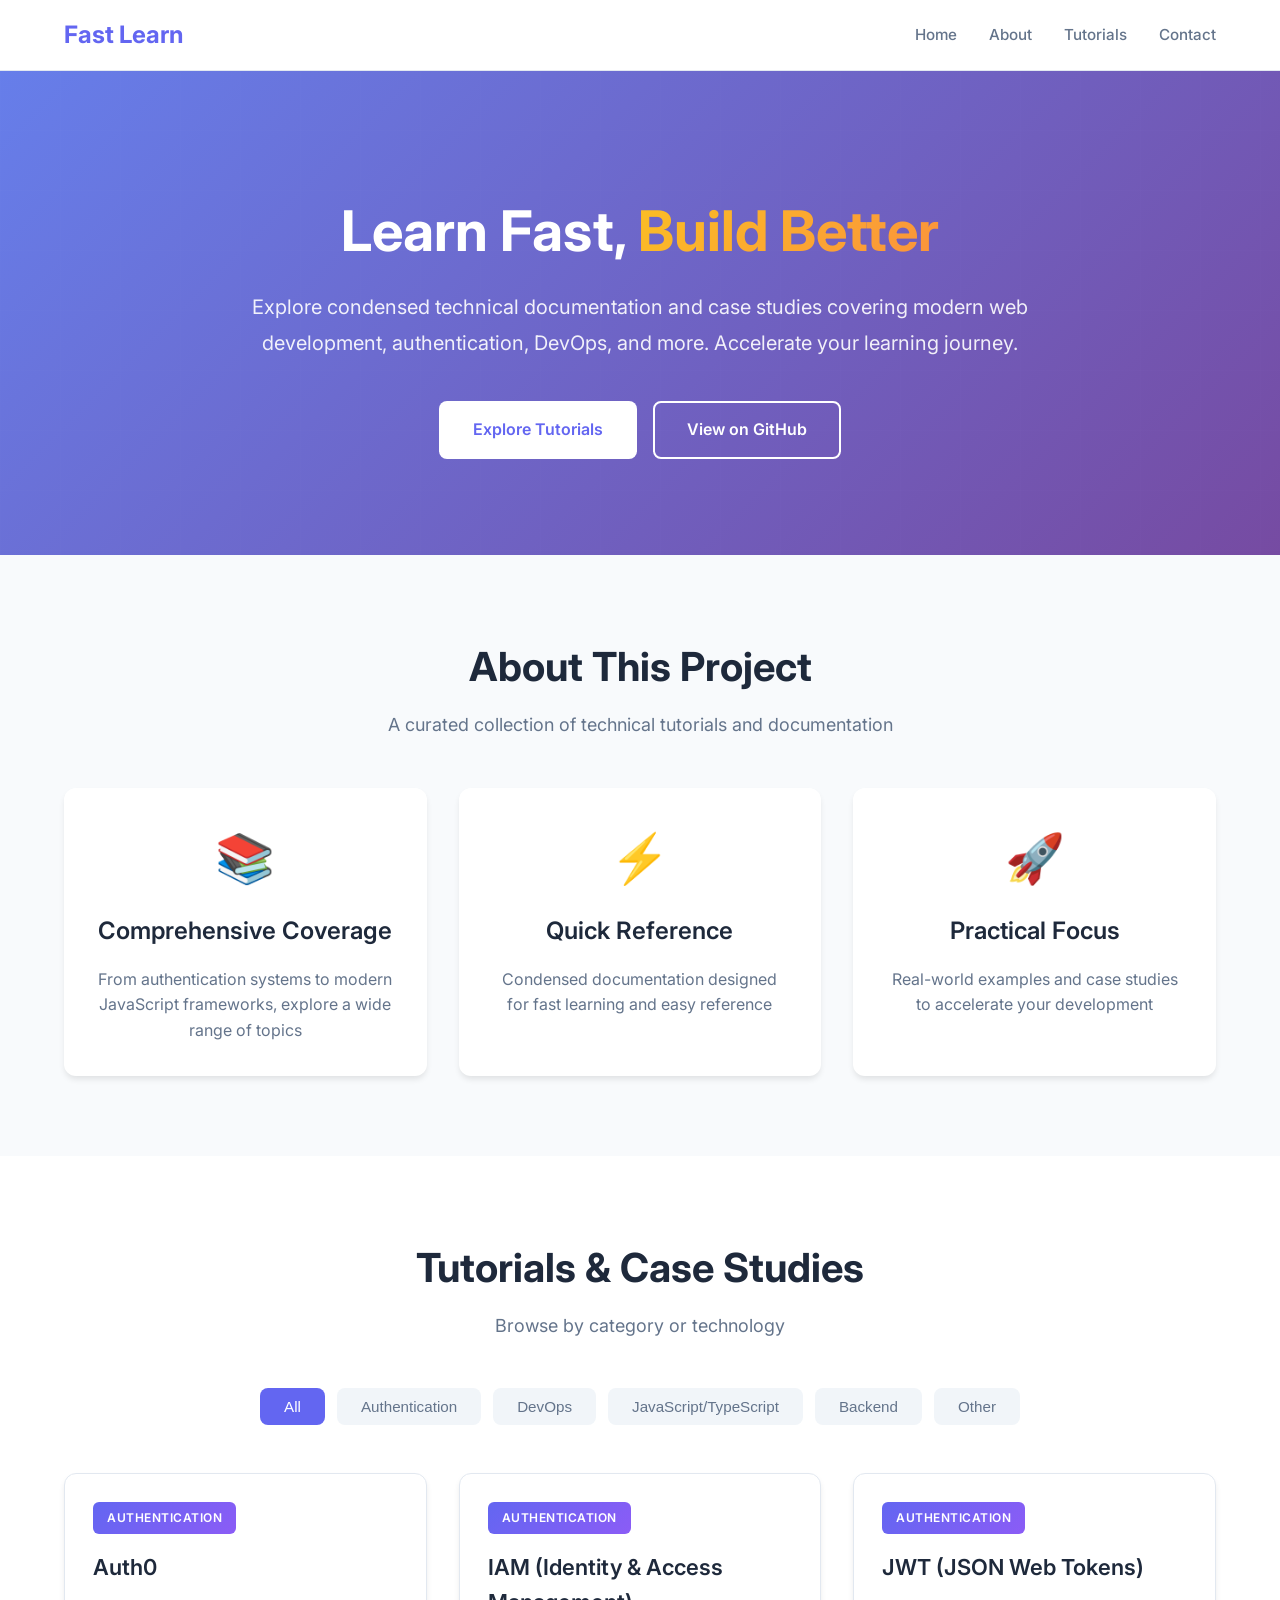
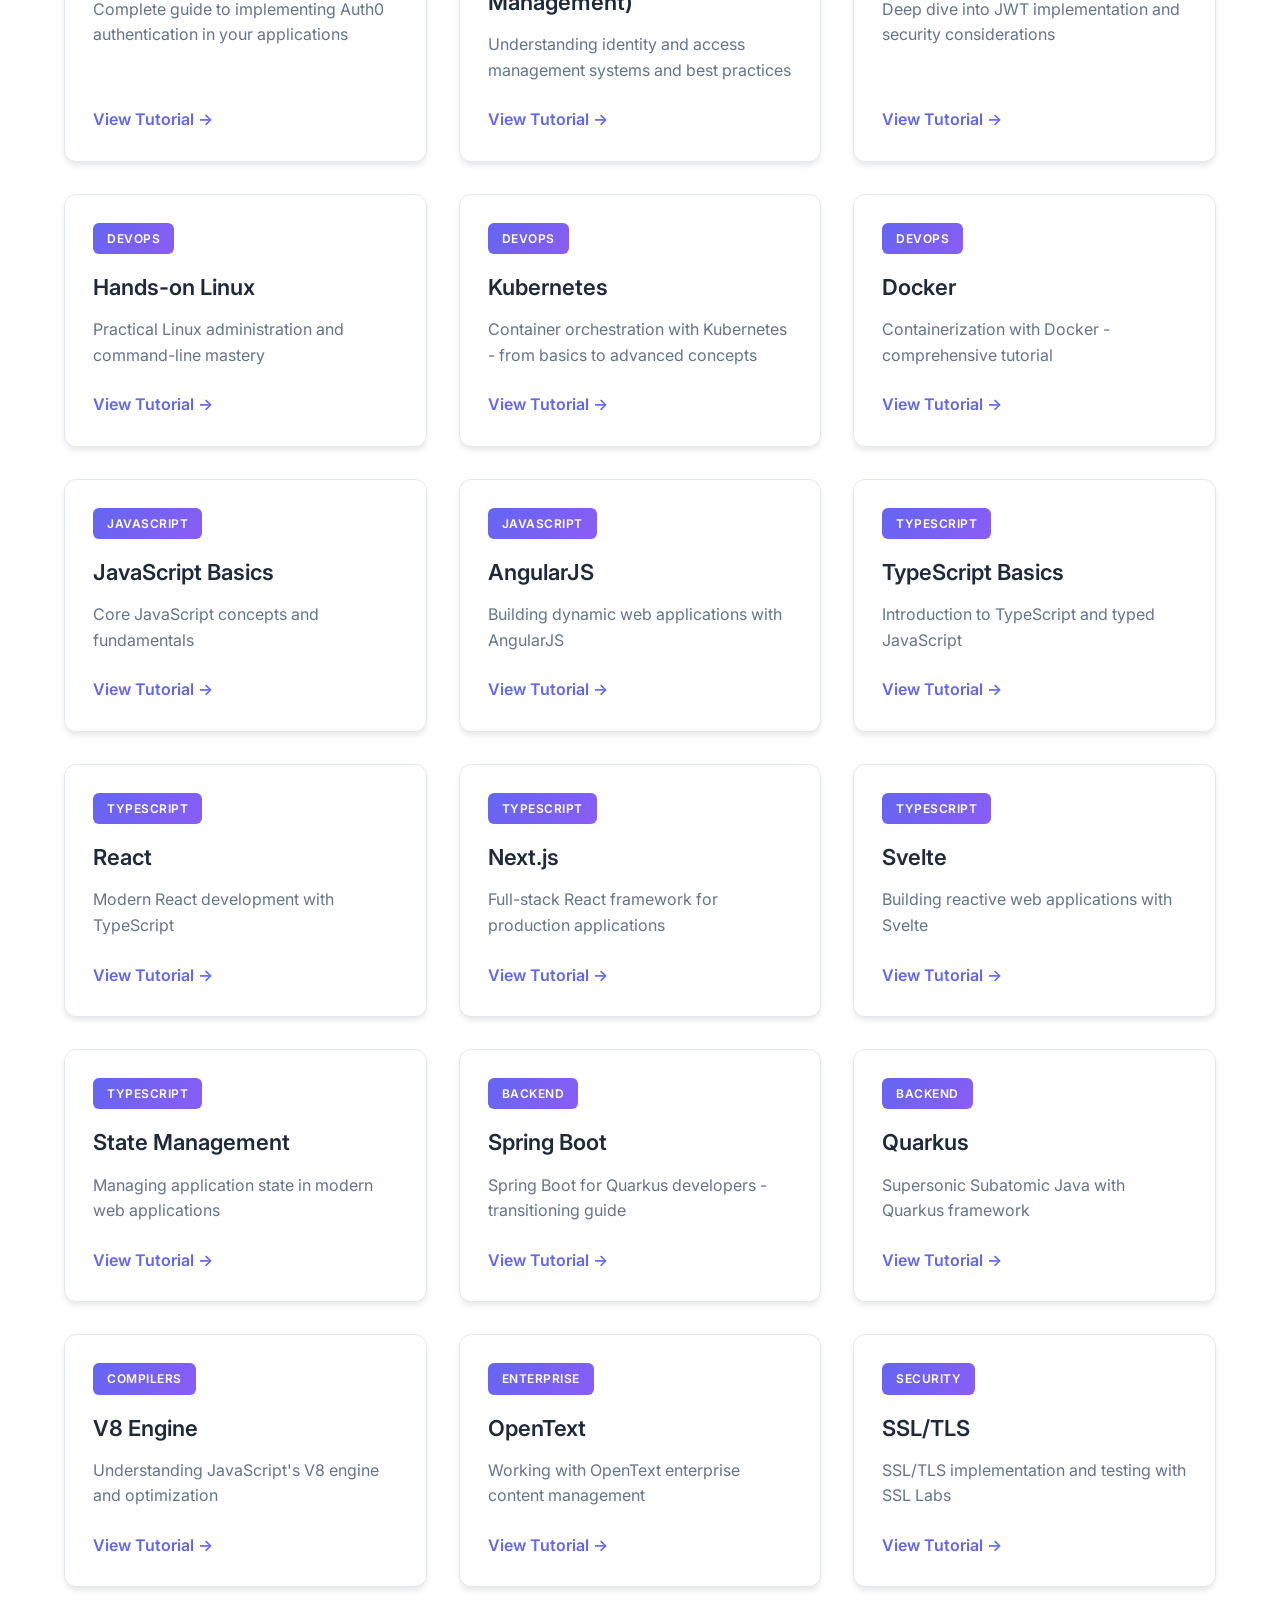
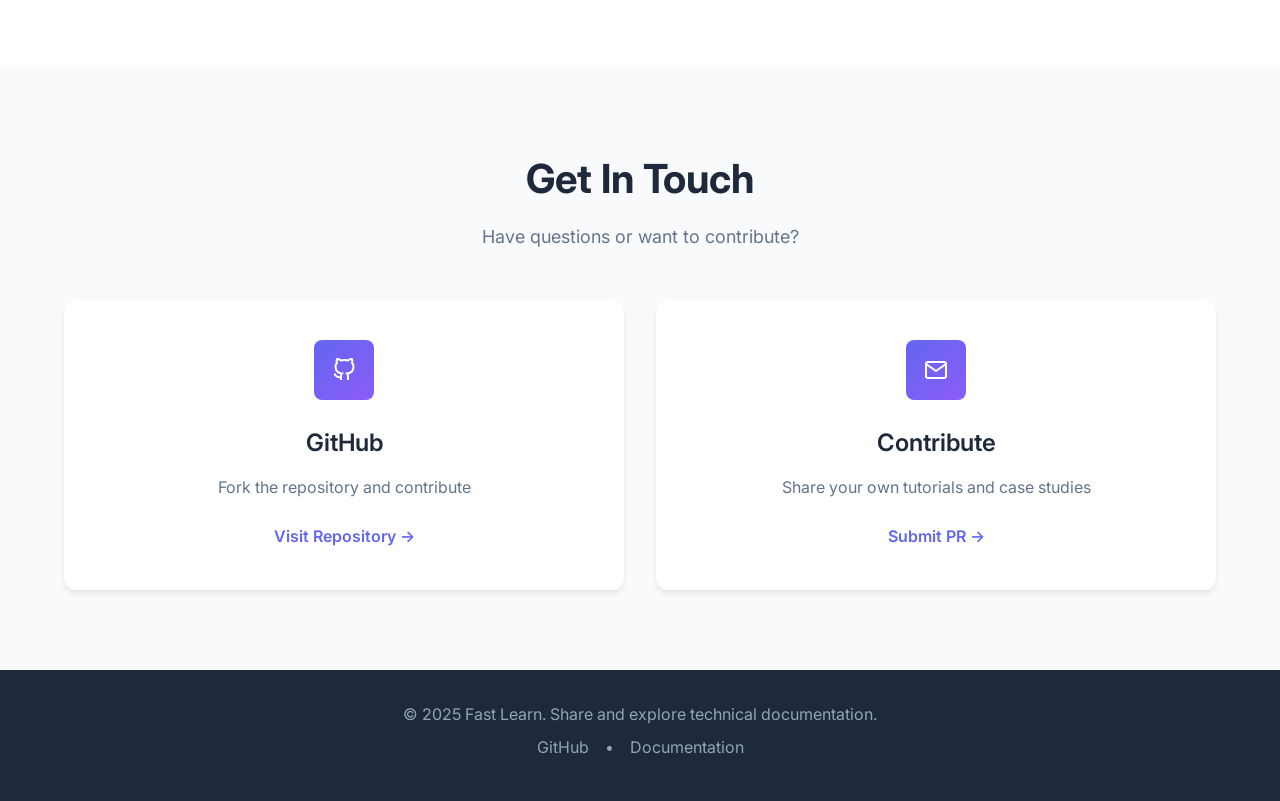
==== docs/index.html @ 3d32df23 "chore: rename website to docs for GitHub Pages deployment - Renamed /website to /docs for GitHub Pag" ====
<!DOCTYPE html>
<html lang="en">
<head>
    <meta charset="UTF-8">
    <meta name="viewport" content="width=device-width, initial-scale=1.0">
    <meta name="description" content="Portfolio of technical tutorials and case studies covering authentication, DevOps, JavaScript frameworks, and more">
    <title>Fast Learn - Technical Tutorials & Case Studies</title>
    <link rel="stylesheet" href="css/styles.css">
    <link rel="preconnect" href="https://fonts.googleapis.com">
    <link rel="preconnect" href="https://fonts.gstatic.com" crossorigin>
    <link href="https://fonts.googleapis.com/css2?family=Inter:wght@300;400;500;600;700&display=swap" rel="stylesheet">
</head>
<body>
    <!-- Navigation -->
    <nav class="navbar">
        <div class="container">
            <div class="nav-wrapper">
                <a href="#home" class="logo">Fast Learn</a>
                <ul class="nav-menu" id="navMenu">
                    <li><a href="#home" class="nav-link">Home</a></li>
                    <li><a href="#about" class="nav-link">About</a></li>
                    <li><a href="#tutorials" class="nav-link">Tutorials</a></li>
                    <li><a href="#contact" class="nav-link">Contact</a></li>
                </ul>
                <button class="hamburger" id="hamburger">
                    <span></span>
                    <span></span>
                    <span></span>
                </button>
            </div>
        </div>
    </nav>

    <!-- Hero Section -->
    <section id="home" class="hero">
        <div class="container">
            <div class="hero-content">
                <h1 class="hero-title">
                    Learn Fast, <span class="gradient-text">Build Better</span>
                </h1>
                <p class="hero-description">
                    Explore condensed technical documentation and case studies covering modern web development,
                    authentication, DevOps, and more. Accelerate your learning journey.
                </p>
                <div class="hero-buttons">
                    <a href="#tutorials" class="btn btn-primary">Explore Tutorials</a>
                    <a href="https://github.com/Matthiasbrat/learn-fast" target="_blank" class="btn btn-secondary">
                        View on GitHub
                    </a>
                </div>
            </div>
        </div>
    </section>

    <!-- About Section -->
    <section id="about" class="about">
        <div class="container">
            <div class="section-header">
                <h2 class="section-title">About This Project</h2>
                <p class="section-subtitle">
                    A curated collection of technical tutorials and documentation
                </p>
            </div>
            <div class="about-content">
                <div class="about-card">
                    <div class="card-icon">📚</div>
                    <h3>Comprehensive Coverage</h3>
                    <p>From authentication systems to modern JavaScript frameworks, explore a wide range of topics</p>
                </div>
                <div class="about-card">
                    <div class="card-icon">⚡</div>
                    <h3>Quick Reference</h3>
                    <p>Condensed documentation designed for fast learning and easy reference</p>
                </div>
                <div class="about-card">
                    <div class="card-icon">🚀</div>
                    <h3>Practical Focus</h3>
                    <p>Real-world examples and case studies to accelerate your development</p>
                </div>
            </div>
        </div>
    </section>

    <!-- Tutorials Section -->
    <section id="tutorials" class="tutorials">
        <div class="container">
            <div class="section-header">
                <h2 class="section-title">Tutorials & Case Studies</h2>
                <p class="section-subtitle">Browse by category or technology</p>
            </div>

            <!-- Category Filter -->
            <div class="filter-buttons">
                <button class="filter-btn active" data-category="all">All</button>
                <button class="filter-btn" data-category="authentication">Authentication</button>
                <button class="filter-btn" data-category="devops">DevOps</button>
                <button class="filter-btn" data-category="javascript">JavaScript/TypeScript</button>
                <button class="filter-btn" data-category="backend">Backend</button>
                <button class="filter-btn" data-category="other">Other</button>
            </div>

            <!-- Tutorials Grid -->
            <div class="tutorials-grid" id="tutorialsGrid">
                <!-- Authentication -->
                <div class="tutorial-card" data-category="authentication">
                    <div class="card-tag">Authentication</div>
                    <h3 class="card-title">Auth0</h3>
                    <p class="card-description">Complete guide to implementing Auth0 authentication in your applications</p>
                    <a href="viewer.html?id=auth0" class="card-link">
                        View Tutorial →
                    </a>
                </div>

                <div class="tutorial-card" data-category="authentication">
                    <div class="card-tag">Authentication</div>
                    <h3 class="card-title">IAM (Identity & Access Management)</h3>
                    <p class="card-description">Understanding identity and access management systems and best practices</p>
                    <a href="viewer.html?id=iam" class="card-link">
                        View Tutorial →
                    </a>
                </div>

                <div class="tutorial-card" data-category="authentication">
                    <div class="card-tag">Authentication</div>
                    <h3 class="card-title">JWT (JSON Web Tokens)</h3>
                    <p class="card-description">Deep dive into JWT implementation and security considerations</p>
                    <a href="viewer.html?id=jwt" class="card-link">
                        View Tutorial →
                    </a>
                </div>

                <!-- DevOps -->
                <div class="tutorial-card" data-category="devops">
                    <div class="card-tag">DevOps</div>
                    <h3 class="card-title">Hands-on Linux</h3>
                    <p class="card-description">Practical Linux administration and command-line mastery</p>
                    <a href="viewer.html?id=linux" class="card-link">
                        View Tutorial →
                    </a>
                </div>

                <div class="tutorial-card" data-category="devops">
                    <div class="card-tag">DevOps</div>
                    <h3 class="card-title">Kubernetes</h3>
                    <p class="card-description">Container orchestration with Kubernetes - from basics to advanced concepts</p>
                    <a href="https://github.com/Matthiasbrat/learn-kubernetes" target="_blank" class="card-link">
                        View Tutorial →
                    </a>
                </div>

                <div class="tutorial-card" data-category="devops">
                    <div class="card-tag">DevOps</div>
                    <h3 class="card-title">Docker</h3>
                    <p class="card-description">Containerization with Docker - comprehensive tutorial</p>
                    <a href="https://splendid-spruce-087.notion.site/Docker-tutorial-34c3b139ae384b87826af772518dc563?pvs=4" target="_blank" class="card-link">
                        View Tutorial →
                    </a>
                </div>

                <!-- JavaScript/TypeScript -->
                <div class="tutorial-card" data-category="javascript">
                    <div class="card-tag">JavaScript</div>
                    <h3 class="card-title">JavaScript Basics</h3>
                    <p class="card-description">Core JavaScript concepts and fundamentals</p>
                    <a href="viewer.html?id=javascript" class="card-link">
                        View Tutorial →
                    </a>
                </div>

                <div class="tutorial-card" data-category="javascript">
                    <div class="card-tag">JavaScript</div>
                    <h3 class="card-title">AngularJS</h3>
                    <p class="card-description">Building dynamic web applications with AngularJS</p>
                    <a href="viewer.html?id=angularjs" class="card-link">
                        View Tutorial →
                    </a>
                </div>

                <div class="tutorial-card" data-category="javascript">
                    <div class="card-tag">TypeScript</div>
                    <h3 class="card-title">TypeScript Basics</h3>
                    <p class="card-description">Introduction to TypeScript and typed JavaScript</p>
                    <a href="viewer.html?id=typescript" class="card-link">
                        View Tutorial →
                    </a>
                </div>

                <div class="tutorial-card" data-category="javascript">
                    <div class="card-tag">TypeScript</div>
                    <h3 class="card-title">React</h3>
                    <p class="card-description">Modern React development with TypeScript</p>
                    <a href="viewer.html?id=react" class="card-link">
                        View Tutorial →
                    </a>
                </div>

                <div class="tutorial-card" data-category="javascript">
                    <div class="card-tag">TypeScript</div>
                    <h3 class="card-title">Next.js</h3>
                    <p class="card-description">Full-stack React framework for production applications</p>
                    <a href="viewer.html?id=nextjs" class="card-link">
                        View Tutorial →
                    </a>
                </div>

                <div class="tutorial-card" data-category="javascript">
                    <div class="card-tag">TypeScript</div>
                    <h3 class="card-title">Svelte</h3>
                    <p class="card-description">Building reactive web applications with Svelte</p>
                    <a href="viewer.html?id=svelte" class="card-link">
                        View Tutorial →
                    </a>
                </div>

                <div class="tutorial-card" data-category="javascript">
                    <div class="card-tag">TypeScript</div>
                    <h3 class="card-title">State Management</h3>
                    <p class="card-description">Managing application state in modern web applications</p>
                    <a href="viewer.html?id=states" class="card-link">
                        View Tutorial →
                    </a>
                </div>

                <!-- Backend -->
                <div class="tutorial-card" data-category="backend">
                    <div class="card-tag">Backend</div>
                    <h3 class="card-title">Spring Boot</h3>
                    <p class="card-description">Spring Boot for Quarkus developers - transitioning guide</p>
                    <a href="viewer.html?id=springboot" class="card-link">
                        View Tutorial →
                    </a>
                </div>

                <div class="tutorial-card" data-category="backend">
                    <div class="card-tag">Backend</div>
                    <h3 class="card-title">Quarkus</h3>
                    <p class="card-description">Supersonic Subatomic Java with Quarkus framework</p>
                    <a href="viewer.html?id=quarkus" class="card-link">
                        View Tutorial →
                    </a>
                </div>

                <!-- Other -->
                <div class="tutorial-card" data-category="other">
                    <div class="card-tag">Compilers</div>
                    <h3 class="card-title">V8 Engine</h3>
                    <p class="card-description">Understanding JavaScript's V8 engine and optimization</p>
                    <a href="viewer.html?id=v8" class="card-link">
                        View Tutorial →
                    </a>
                </div>

                <div class="tutorial-card" data-category="other">
                    <div class="card-tag">Enterprise</div>
                    <h3 class="card-title">OpenText</h3>
                    <p class="card-description">Working with OpenText enterprise content management</p>
                    <a href="viewer.html?id=opentext" class="card-link">
                        View Tutorial →
                    </a>
                </div>

                <div class="tutorial-card" data-category="other">
                    <div class="card-tag">Security</div>
                    <h3 class="card-title">SSL/TLS</h3>
                    <p class="card-description">SSL/TLS implementation and testing with SSL Labs</p>
                    <a href="viewer.html?id=ssl" class="card-link">
                        View Tutorial →
                    </a>
                </div>
            </div>
        </div>
    </section>

    <!-- Contact Section -->
    <section id="contact" class="contact">
        <div class="container">
            <div class="section-header">
                <h2 class="section-title">Get In Touch</h2>
                <p class="section-subtitle">Have questions or want to contribute?</p>
            </div>
            <div class="contact-content">
                <div class="contact-card">
                    <div class="contact-icon">
                        <svg width="24" height="24" viewBox="0 0 24 24" fill="none" stroke="currentColor" stroke-width="2">
                            <path d="M9 19c-5 1.5-5-2.5-7-3m14 6v-3.87a3.37 3.37 0 0 0-.94-2.61c3.14-.35 6.44-1.54 6.44-7A5.44 5.44 0 0 0 20 4.77 5.07 5.07 0 0 0 19.91 1S18.73.65 16 2.48a13.38 13.38 0 0 0-7 0C6.27.65 5.09 1 5.09 1A5.07 5.07 0 0 0 5 4.77a5.44 5.44 0 0 0-1.5 3.78c0 5.42 3.3 6.61 6.44 7A3.37 3.37 0 0 0 9 18.13V22"></path>
                        </svg>
                    </div>
                    <h3>GitHub</h3>
                    <p>Fork the repository and contribute</p>
                    <a href="https://github.com/Matthiasbrat/learn-fast" target="_blank" class="contact-link">
                        Visit Repository →
                    </a>
                </div>
                <div class="contact-card">
                    <div class="contact-icon">
                        <svg width="24" height="24" viewBox="0 0 24 24" fill="none" stroke="currentColor" stroke-width="2">
                            <path d="M4 4h16c1.1 0 2 .9 2 2v12c0 1.1-.9 2-2 2H4c-1.1 0-2-.9-2-2V6c0-1.1.9-2 2-2z"></path>
                            <polyline points="22,6 12,13 2,6"></polyline>
                        </svg>
                    </div>
                    <h3>Contribute</h3>
                    <p>Share your own tutorials and case studies</p>
                    <a href="https://github.com/Matthiasbrat/learn-fast/pulls" target="_blank" class="contact-link">
                        Submit PR →
                    </a>
                </div>
            </div>
        </div>
    </section>

    <!-- Footer -->
    <footer class="footer">
        <div class="container">
            <p>&copy; 2025 Fast Learn. Share and explore technical documentation.</p>
            <p class="footer-links">
                <a href="https://github.com/Matthiasbrat/learn-fast" target="_blank">GitHub</a>
                <span>•</span>
                <a href="https://github.com/Matthiasbrat/learn-fast/blob/main/README.md" target="_blank">Documentation</a>
            </p>
        </div>
    </footer>

    <script src="js/main.js"></script>
</body>
</html>
---- docs/css/styles.css ----
/* Reset and Base Styles */
* {
    margin: 0;
    padding: 0;
    box-sizing: border-box;
}

:root {
    --primary-color: #6366f1;
    --primary-dark: #4f46e5;
    --secondary-color: #8b5cf6;
    --accent-color: #ec4899;
    --text-primary: #1e293b;
    --text-secondary: #64748b;
    --text-light: #94a3b8;
    --bg-primary: #ffffff;
    --bg-secondary: #f8fafc;
    --bg-tertiary: #f1f5f9;
    --border-color: #e2e8f0;
    --shadow-sm: 0 1px 2px 0 rgba(0, 0, 0, 0.05);
    --shadow-md: 0 4px 6px -1px rgba(0, 0, 0, 0.1);
    --shadow-lg: 0 10px 15px -3px rgba(0, 0, 0, 0.1);
    --shadow-xl: 0 20px 25px -5px rgba(0, 0, 0, 0.1);
    --radius-sm: 0.375rem;
    --radius-md: 0.5rem;
    --radius-lg: 0.75rem;
    --radius-xl: 1rem;
}

html {
    scroll-behavior: smooth;
}

body {
    font-family: 'Inter', -apple-system, BlinkMacSystemFont, 'Segoe UI', Roboto, Oxygen, Ubuntu, Cantarell, sans-serif;
    color: var(--text-primary);
    background-color: var(--bg-primary);
    line-height: 1.6;
    overflow-x: hidden;
}

.container {
    max-width: 1200px;
    margin: 0 auto;
    padding: 0 1.5rem;
}

/* Navigation */
.navbar {
    position: fixed;
    top: 0;
    left: 0;
    right: 0;
    background: rgba(255, 255, 255, 0.95);
    backdrop-filter: blur(10px);
    border-bottom: 1px solid var(--border-color);
    z-index: 1000;
    transition: all 0.3s ease;
}

.nav-wrapper {
    display: flex;
    justify-content: space-between;
    align-items: center;
    padding: 1rem 0;
}

.logo {
    font-size: 1.5rem;
    font-weight: 700;
    color: var(--primary-color);
    text-decoration: none;
    transition: color 0.3s ease;
}

.logo:hover {
    color: var(--primary-dark);
}

.nav-menu {
    display: flex;
    list-style: none;
    gap: 2rem;
    align-items: center;
}

.nav-link {
    color: var(--text-secondary);
    text-decoration: none;
    font-weight: 500;
    font-size: 0.95rem;
    transition: color 0.3s ease;
    position: relative;
}

.nav-link::after {
    content: '';
    position: absolute;
    bottom: -4px;
    left: 0;
    width: 0;
    height: 2px;
    background: var(--primary-color);
    transition: width 0.3s ease;
}

.nav-link:hover {
    color: var(--primary-color);
}

.nav-link:hover::after {
    width: 100%;
}

.hamburger {
    display: none;
    flex-direction: column;
    gap: 4px;
    background: none;
    border: none;
    cursor: pointer;
    padding: 0.5rem;
}

.hamburger span {
    width: 24px;
    height: 2px;
    background: var(--text-primary);
    transition: all 0.3s ease;
}

/* Hero Section */
.hero {
    padding: 8rem 0 6rem;
    margin-top: 70px;
    background: linear-gradient(135deg, #667eea 0%, #764ba2 100%);
    position: relative;
    overflow: hidden;
}

.hero::before {
    content: '';
    position: absolute;
    top: 0;
    left: 0;
    right: 0;
    bottom: 0;
    background: url('data:image/svg+xml,<svg width="60" height="60" xmlns="http://www.w3.org/2000/svg"><defs><pattern id="grid" width="60" height="60" patternUnits="userSpaceOnUse"><path d="M 60 0 L 0 0 0 60" fill="none" stroke="rgba(255,255,255,0.05)" stroke-width="1"/></pattern></defs><rect width="100%" height="100%" fill="url(%23grid)"/></svg>');
    opacity: 0.3;
}

.hero-content {
    position: relative;
    z-index: 1;
    text-align: center;
    max-width: 800px;
    margin: 0 auto;
}

.hero-title {
    font-size: 3.5rem;
    font-weight: 700;
    color: white;
    margin-bottom: 1.5rem;
    line-height: 1.2;
}

.gradient-text {
    background: linear-gradient(135deg, #fbbf24 0%, #fb923c 100%);
    -webkit-background-clip: text;
    -webkit-text-fill-color: transparent;
    background-clip: text;
}

.hero-description {
    font-size: 1.25rem;
    color: rgba(255, 255, 255, 0.9);
    margin-bottom: 2.5rem;
    line-height: 1.8;
}

.hero-buttons {
    display: flex;
    gap: 1rem;
    justify-content: center;
    flex-wrap: wrap;
}

.btn {
    display: inline-block;
    padding: 0.875rem 2rem;
    border-radius: var(--radius-md);
    text-decoration: none;
    font-weight: 600;
    font-size: 1rem;
    transition: all 0.3s ease;
    border: 2px solid transparent;
}

.btn-primary {
    background: white;
    color: var(--primary-color);
}

.btn-primary:hover {
    transform: translateY(-2px);
    box-shadow: var(--shadow-lg);
}

.btn-secondary {
    background: transparent;
    color: white;
    border-color: white;
}

.btn-secondary:hover {
    background: white;
    color: var(--primary-color);
}

/* Section Styles */
section {
    padding: 5rem 0;
}

.section-header {
    text-align: center;
    margin-bottom: 3rem;
}

.section-title {
    font-size: 2.5rem;
    font-weight: 700;
    color: var(--text-primary);
    margin-bottom: 0.75rem;
}

.section-subtitle {
    font-size: 1.125rem;
    color: var(--text-secondary);
}

/* About Section */
.about {
    background: var(--bg-secondary);
}

.about-content {
    display: grid;
    grid-template-columns: repeat(auto-fit, minmax(300px, 1fr));
    gap: 2rem;
    margin-top: 3rem;
}

.about-card {
    background: white;
    padding: 2rem;
    border-radius: var(--radius-lg);
    box-shadow: var(--shadow-md);
    transition: all 0.3s ease;
    text-align: center;
}

.about-card:hover {
    transform: translateY(-5px);
    box-shadow: var(--shadow-xl);
}

.card-icon {
    font-size: 3rem;
    margin-bottom: 1rem;
}

.about-card h3 {
    font-size: 1.5rem;
    font-weight: 600;
    color: var(--text-primary);
    margin-bottom: 1rem;
}

.about-card p {
    color: var(--text-secondary);
    line-height: 1.6;
}

/* Filter Buttons */
.filter-buttons {
    display: flex;
    flex-wrap: wrap;
    justify-content: center;
    gap: 0.75rem;
    margin-bottom: 3rem;
}

.filter-btn {
    padding: 0.625rem 1.5rem;
    background: var(--bg-tertiary);
    color: var(--text-secondary);
    border: none;
    border-radius: var(--radius-md);
    font-weight: 500;
    cursor: pointer;
    transition: all 0.3s ease;
    font-size: 0.95rem;
}

.filter-btn:hover {
    background: var(--primary-color);
    color: white;
}

.filter-btn.active {
    background: var(--primary-color);
    color: white;
}

/* Tutorials Grid */
.tutorials-grid {
    display: grid;
    grid-template-columns: repeat(auto-fill, minmax(320px, 1fr));
    gap: 2rem;
}

.tutorial-card {
    background: white;
    border-radius: var(--radius-lg);
    padding: 1.75rem;
    box-shadow: var(--shadow-md);
    transition: all 0.3s ease;
    border: 1px solid var(--border-color);
    display: flex;
    flex-direction: column;
}

.tutorial-card:hover {
    transform: translateY(-5px);
    box-shadow: var(--shadow-xl);
    border-color: var(--primary-color);
}

.card-tag {
    display: inline-block;
    padding: 0.375rem 0.875rem;
    background: linear-gradient(135deg, var(--primary-color), var(--secondary-color));
    color: white;
    border-radius: var(--radius-sm);
    font-size: 0.75rem;
    font-weight: 600;
    text-transform: uppercase;
    letter-spacing: 0.5px;
    margin-bottom: 1rem;
    align-self: flex-start;
}

.card-title {
    font-size: 1.375rem;
    font-weight: 600;
    color: var(--text-primary);
    margin-bottom: 0.75rem;
}

.card-description {
    color: var(--text-secondary);
    margin-bottom: 1.5rem;
    line-height: 1.6;
    flex-grow: 1;
}

.card-link {
    color: var(--primary-color);
    text-decoration: none;
    font-weight: 600;
    display: inline-flex;
    align-items: center;
    transition: all 0.3s ease;
}

.card-link:hover {
    color: var(--primary-dark);
    transform: translateX(5px);
}

/* Contact Section */
.contact {
    background: var(--bg-secondary);
}

.contact-content {
    display: grid;
    grid-template-columns: repeat(auto-fit, minmax(300px, 1fr));
    gap: 2rem;
    margin-top: 3rem;
}

.contact-card {
    background: white;
    padding: 2.5rem;
    border-radius: var(--radius-lg);
    box-shadow: var(--shadow-md);
    text-align: center;
    transition: all 0.3s ease;
}

.contact-card:hover {
    transform: translateY(-5px);
    box-shadow: var(--shadow-xl);
}

.contact-icon {
    width: 60px;
    height: 60px;
    margin: 0 auto 1.5rem;
    background: linear-gradient(135deg, var(--primary-color), var(--secondary-color));
    border-radius: var(--radius-md);
    display: flex;
    align-items: center;
    justify-content: center;
    color: white;
}

.contact-card h3 {
    font-size: 1.5rem;
    font-weight: 600;
    color: var(--text-primary);
    margin-bottom: 0.75rem;
}

.contact-card p {
    color: var(--text-secondary);
    margin-bottom: 1.5rem;
}

.contact-link {
    color: var(--primary-color);
    text-decoration: none;
    font-weight: 600;
    display: inline-flex;
    align-items: center;
    transition: all 0.3s ease;
}

.contact-link:hover {
    color: var(--primary-dark);
}

/* Footer */
.footer {
    background: var(--text-primary);
    color: var(--text-light);
    padding: 2rem 0;
    text-align: center;
}

.footer p {
    margin-bottom: 0.5rem;
}

.footer-links {
    display: flex;
    justify-content: center;
    align-items: center;
    gap: 1rem;
}

.footer-links a {
    color: var(--text-light);
    text-decoration: none;
    transition: color 0.3s ease;
}

.footer-links a:hover {
    color: white;
}

/* Responsive Design */
@media (max-width: 768px) {
    .hamburger {
        display: flex;
    }

    .nav-menu {
        position: fixed;
        top: 70px;
        left: 0;
        right: 0;
        background: white;
        flex-direction: column;
        padding: 2rem;
        box-shadow: var(--shadow-lg);
        transform: translateY(-100%);
        opacity: 0;
        visibility: hidden;
        transition: all 0.3s ease;
        gap: 1.5rem;
    }

    .nav-menu.active {
        transform: translateY(0);
        opacity: 1;
        visibility: visible;
    }

    .hero {
        padding: 5rem 0 4rem;
    }

    .hero-title {
        font-size: 2.5rem;
    }

    .hero-description {
        font-size: 1.125rem;
    }

    .section-title {
        font-size: 2rem;
    }

    .tutorials-grid {
        grid-template-columns: 1fr;
    }

    section {
        padding: 3rem 0;
    }
}

@media (max-width: 480px) {
    .hero-title {
        font-size: 2rem;
    }

    .hero-description {
        font-size: 1rem;
    }

    .hero-buttons {
        flex-direction: column;
        width: 100%;
    }

    .btn {
        width: 100%;
        text-align: center;
    }

    .filter-buttons {
        gap: 0.5rem;
    }

    .filter-btn {
        padding: 0.5rem 1rem;
        font-size: 0.875rem;
    }
}

/* Animations */
@keyframes fadeIn {
    from {
        opacity: 0;
        transform: translateY(20px);
    }
    to {
        opacity: 1;
        transform: translateY(0);
    }
}

.tutorial-card,
.about-card,
.contact-card {
    animation: fadeIn 0.6s ease forwards;
}

.tutorial-card.hidden {
    display: none;
}
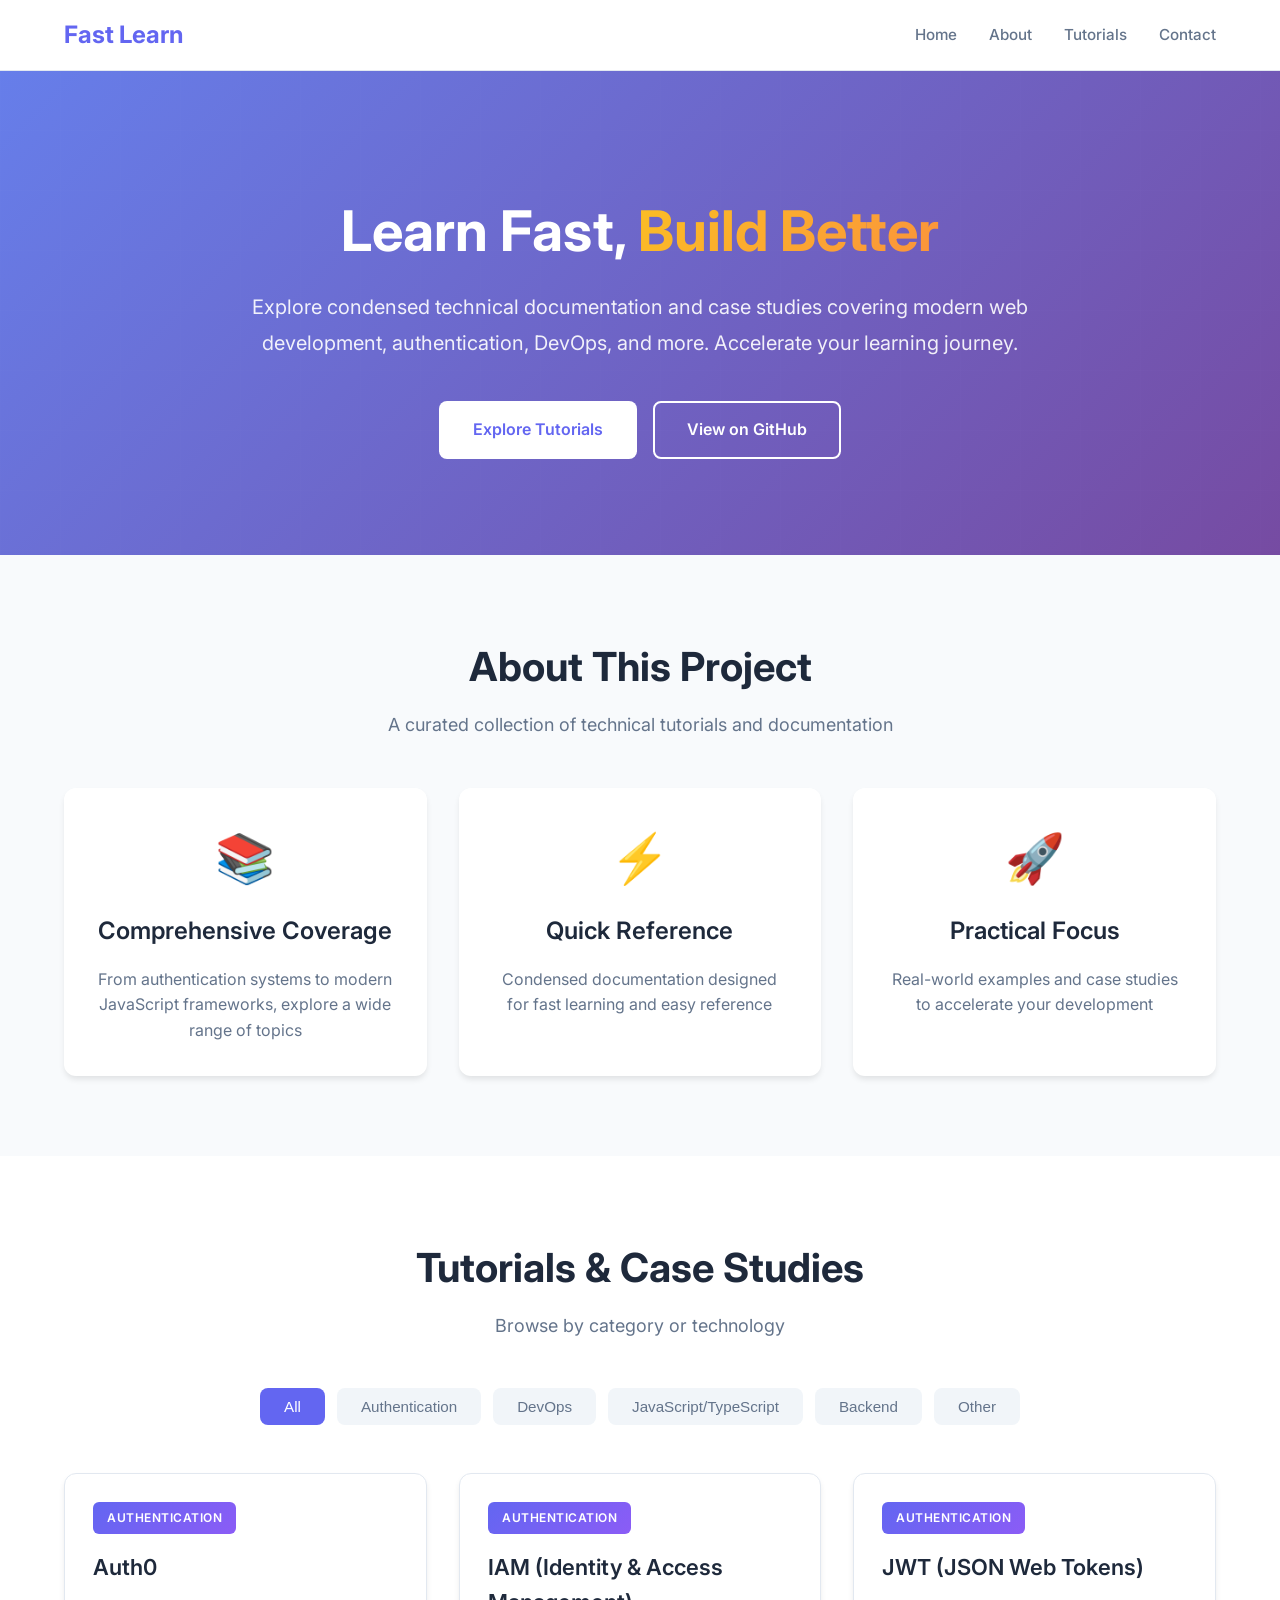
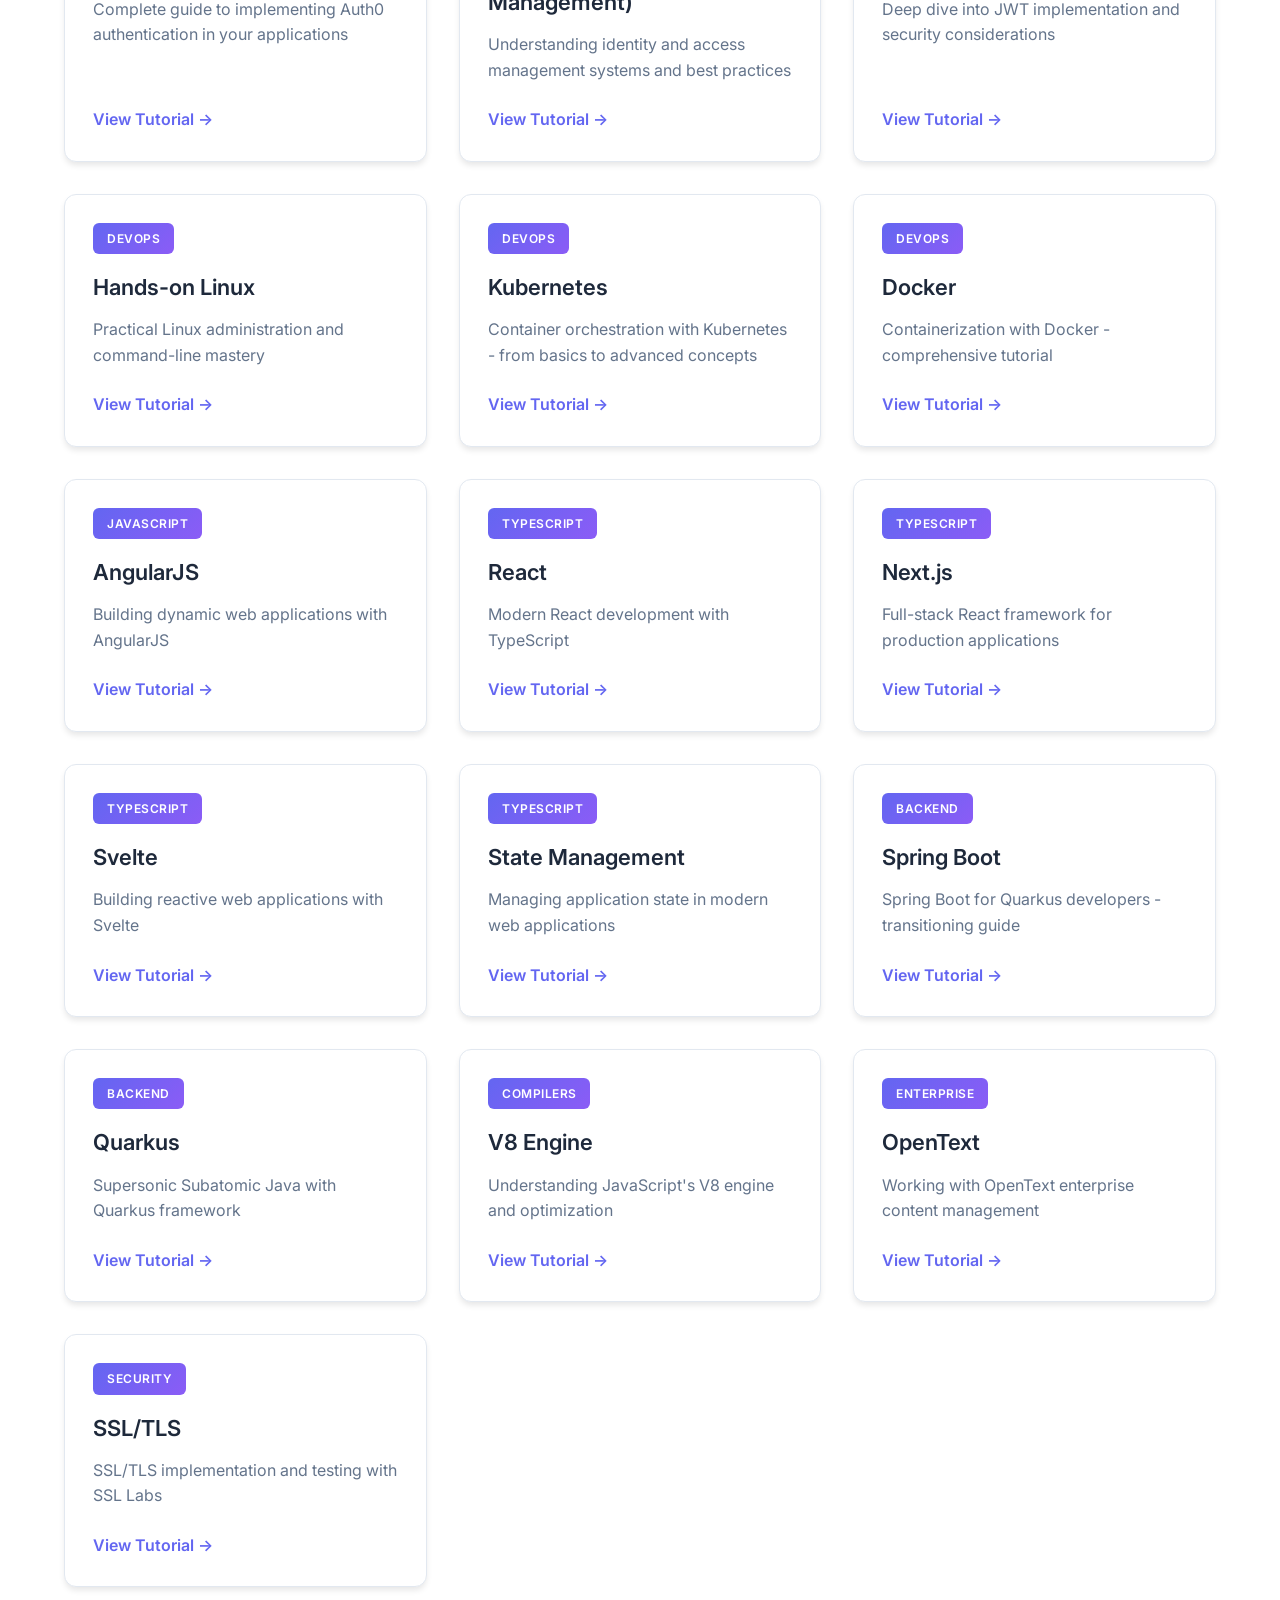
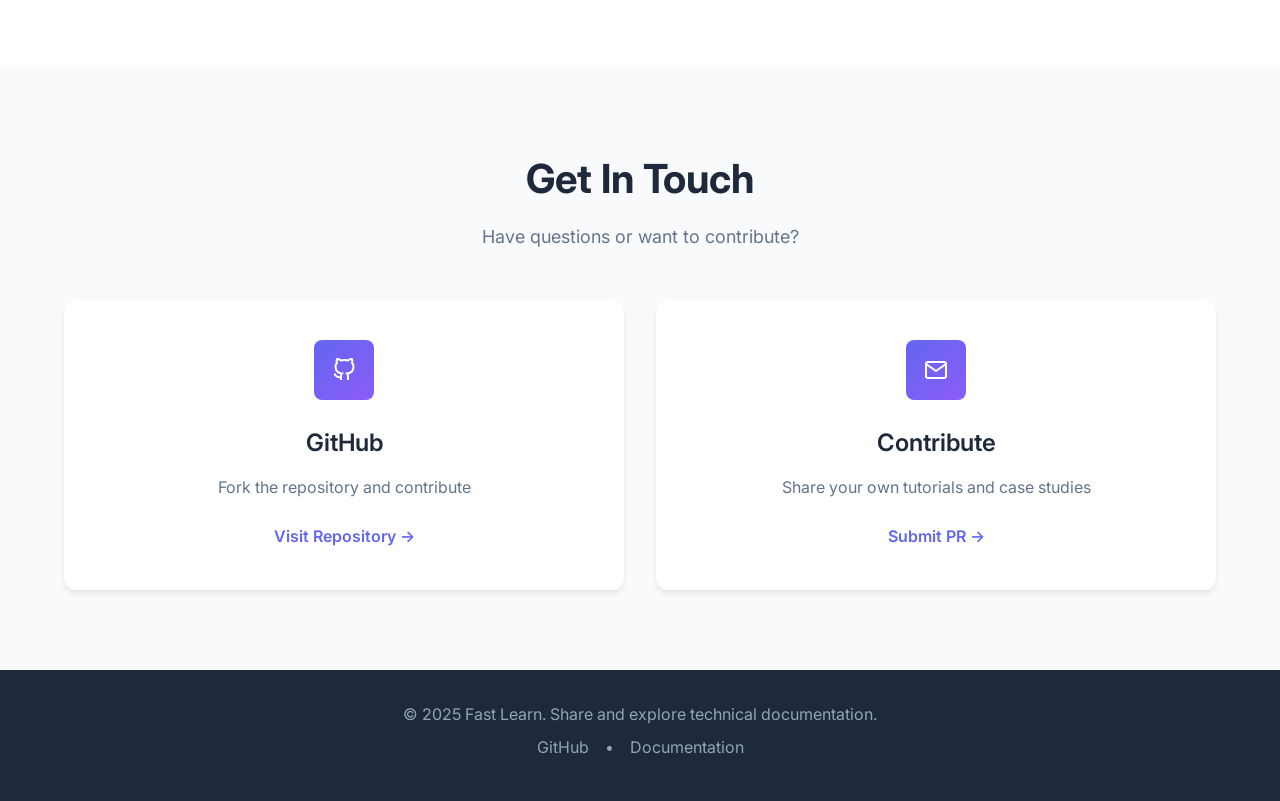
==== commit ed24c541: "chore: simplify to landing page only, remove viewer functionality - Reverted all viewer-related chan" ====
--- a/docs/index.html
+++ b/docs/index.html
@@ -106,7 +106,7 @@
                     <div class="card-tag">Authentication</div>
                     <h3 class="card-title">Auth0</h3>
                     <p class="card-description">Complete guide to implementing Auth0 authentication in your applications</p>
-                    <a href="viewer.html?id=auth0" class="card-link">
+                    <a href="https://github.com/Matthiasbrat/learn-fast/tree/main/English/Authentication/Auth0" target="_blank" class="card-link">
                         View Tutorial →
                     </a>
                 </div>
@@ -115,7 +115,7 @@
                     <div class="card-tag">Authentication</div>
                     <h3 class="card-title">IAM (Identity & Access Management)</h3>
                     <p class="card-description">Understanding identity and access management systems and best practices</p>
-                    <a href="viewer.html?id=iam" class="card-link">
+                    <a href="https://github.com/Matthiasbrat/learn-fast/tree/main/English/Authentication/IAM-Identity-and-access-management" target="_blank" class="card-link">
                         View Tutorial →
                     </a>
                 </div>
@@ -124,7 +124,7 @@
                     <div class="card-tag">Authentication</div>
                     <h3 class="card-title">JWT (JSON Web Tokens)</h3>
                     <p class="card-description">Deep dive into JWT implementation and security considerations</p>
-                    <a href="viewer.html?id=jwt" class="card-link">
+                    <a href="https://github.com/Matthiasbrat/learn-fast/tree/main/English/Authentication/JWT" target="_blank" class="card-link">
                         View Tutorial →
                     </a>
                 </div>
@@ -134,7 +134,7 @@
                     <div class="card-tag">DevOps</div>
                     <h3 class="card-title">Hands-on Linux</h3>
                     <p class="card-description">Practical Linux administration and command-line mastery</p>
-                    <a href="viewer.html?id=linux" class="card-link">
+                    <a href="https://github.com/Matthiasbrat/learn-fast/tree/main/English/DevOps/Hands-on-linux" target="_blank" class="card-link">
                         View Tutorial →
                     </a>
                 </div>
@@ -160,27 +160,9 @@
                 <!-- JavaScript/TypeScript -->
                 <div class="tutorial-card" data-category="javascript">
                     <div class="card-tag">JavaScript</div>
-                    <h3 class="card-title">JavaScript Basics</h3>
-                    <p class="card-description">Core JavaScript concepts and fundamentals</p>
-                    <a href="viewer.html?id=javascript" class="card-link">
-                        View Tutorial →
-                    </a>
-                </div>
-
-                <div class="tutorial-card" data-category="javascript">
-                    <div class="card-tag">JavaScript</div>
                     <h3 class="card-title">AngularJS</h3>
                     <p class="card-description">Building dynamic web applications with AngularJS</p>
-                    <a href="viewer.html?id=angularjs" class="card-link">
-                        View Tutorial →
-                    </a>
-                </div>
-
-                <div class="tutorial-card" data-category="javascript">
-                    <div class="card-tag">TypeScript</div>
-                    <h3 class="card-title">TypeScript Basics</h3>
-                    <p class="card-description">Introduction to TypeScript and typed JavaScript</p>
-                    <a href="viewer.html?id=typescript" class="card-link">
+                    <a href="https://github.com/Matthiasbrat/learn-fast/tree/main/English/Javascript/AngularJS" target="_blank" class="card-link">
                         View Tutorial →
                     </a>
                 </div>
@@ -189,7 +171,7 @@
                     <div class="card-tag">TypeScript</div>
                     <h3 class="card-title">React</h3>
                     <p class="card-description">Modern React development with TypeScript</p>
-                    <a href="viewer.html?id=react" class="card-link">
+                    <a href="https://github.com/Matthiasbrat/learn-fast/tree/main/English/Typescript/React" target="_blank" class="card-link">
                         View Tutorial →
                     </a>
                 </div>
@@ -198,7 +180,7 @@
                     <div class="card-tag">TypeScript</div>
                     <h3 class="card-title">Next.js</h3>
                     <p class="card-description">Full-stack React framework for production applications</p>
-                    <a href="viewer.html?id=nextjs" class="card-link">
+                    <a href="https://github.com/Matthiasbrat/learn-fast/tree/main/English/Typescript/NextJS" target="_blank" class="card-link">
                         View Tutorial →
                     </a>
                 </div>
@@ -207,7 +189,7 @@
                     <div class="card-tag">TypeScript</div>
                     <h3 class="card-title">Svelte</h3>
                     <p class="card-description">Building reactive web applications with Svelte</p>
-                    <a href="viewer.html?id=svelte" class="card-link">
+                    <a href="https://github.com/Matthiasbrat/learn-fast/tree/main/English/Typescript/Svelte" target="_blank" class="card-link">
                         View Tutorial →
                     </a>
                 </div>
@@ -216,7 +198,7 @@
                     <div class="card-tag">TypeScript</div>
                     <h3 class="card-title">State Management</h3>
                     <p class="card-description">Managing application state in modern web applications</p>
-                    <a href="viewer.html?id=states" class="card-link">
+                    <a href="https://github.com/Matthiasbrat/learn-fast/tree/main/English/Typescript/States" target="_blank" class="card-link">
                         View Tutorial →
                     </a>
                 </div>
@@ -226,7 +208,7 @@
                     <div class="card-tag">Backend</div>
                     <h3 class="card-title">Spring Boot</h3>
                     <p class="card-description">Spring Boot for Quarkus developers - transitioning guide</p>
-                    <a href="viewer.html?id=springboot" class="card-link">
+                    <a href="https://github.com/Matthiasbrat/learn-fast/tree/main/English/Springboot" target="_blank" class="card-link">
                         View Tutorial →
                     </a>
                 </div>
@@ -235,7 +217,7 @@
                     <div class="card-tag">Backend</div>
                     <h3 class="card-title">Quarkus</h3>
                     <p class="card-description">Supersonic Subatomic Java with Quarkus framework</p>
-                    <a href="viewer.html?id=quarkus" class="card-link">
+                    <a href="https://github.com/Matthiasbrat/learn-fast/tree/main/Français/Quarkus" target="_blank" class="card-link">
                         View Tutorial →
                     </a>
                 </div>
@@ -245,7 +227,7 @@
                     <div class="card-tag">Compilers</div>
                     <h3 class="card-title">V8 Engine</h3>
                     <p class="card-description">Understanding JavaScript's V8 engine and optimization</p>
-                    <a href="viewer.html?id=v8" class="card-link">
+                    <a href="https://github.com/Matthiasbrat/learn-fast/tree/main/English/Compilers" target="_blank" class="card-link">
                         View Tutorial →
                     </a>
                 </div>
@@ -254,7 +236,7 @@
                     <div class="card-tag">Enterprise</div>
                     <h3 class="card-title">OpenText</h3>
                     <p class="card-description">Working with OpenText enterprise content management</p>
-                    <a href="viewer.html?id=opentext" class="card-link">
+                    <a href="https://github.com/Matthiasbrat/learn-fast/tree/main/English/OpenText" target="_blank" class="card-link">
                         View Tutorial →
                     </a>
                 </div>
@@ -263,7 +245,7 @@
                     <div class="card-tag">Security</div>
                     <h3 class="card-title">SSL/TLS</h3>
                     <p class="card-description">SSL/TLS implementation and testing with SSL Labs</p>
-                    <a href="viewer.html?id=ssl" class="card-link">
+                    <a href="https://github.com/Matthiasbrat/learn-fast/tree/main/Français/SSL" target="_blank" class="card-link">
                         View Tutorial →
                     </a>
                 </div>
